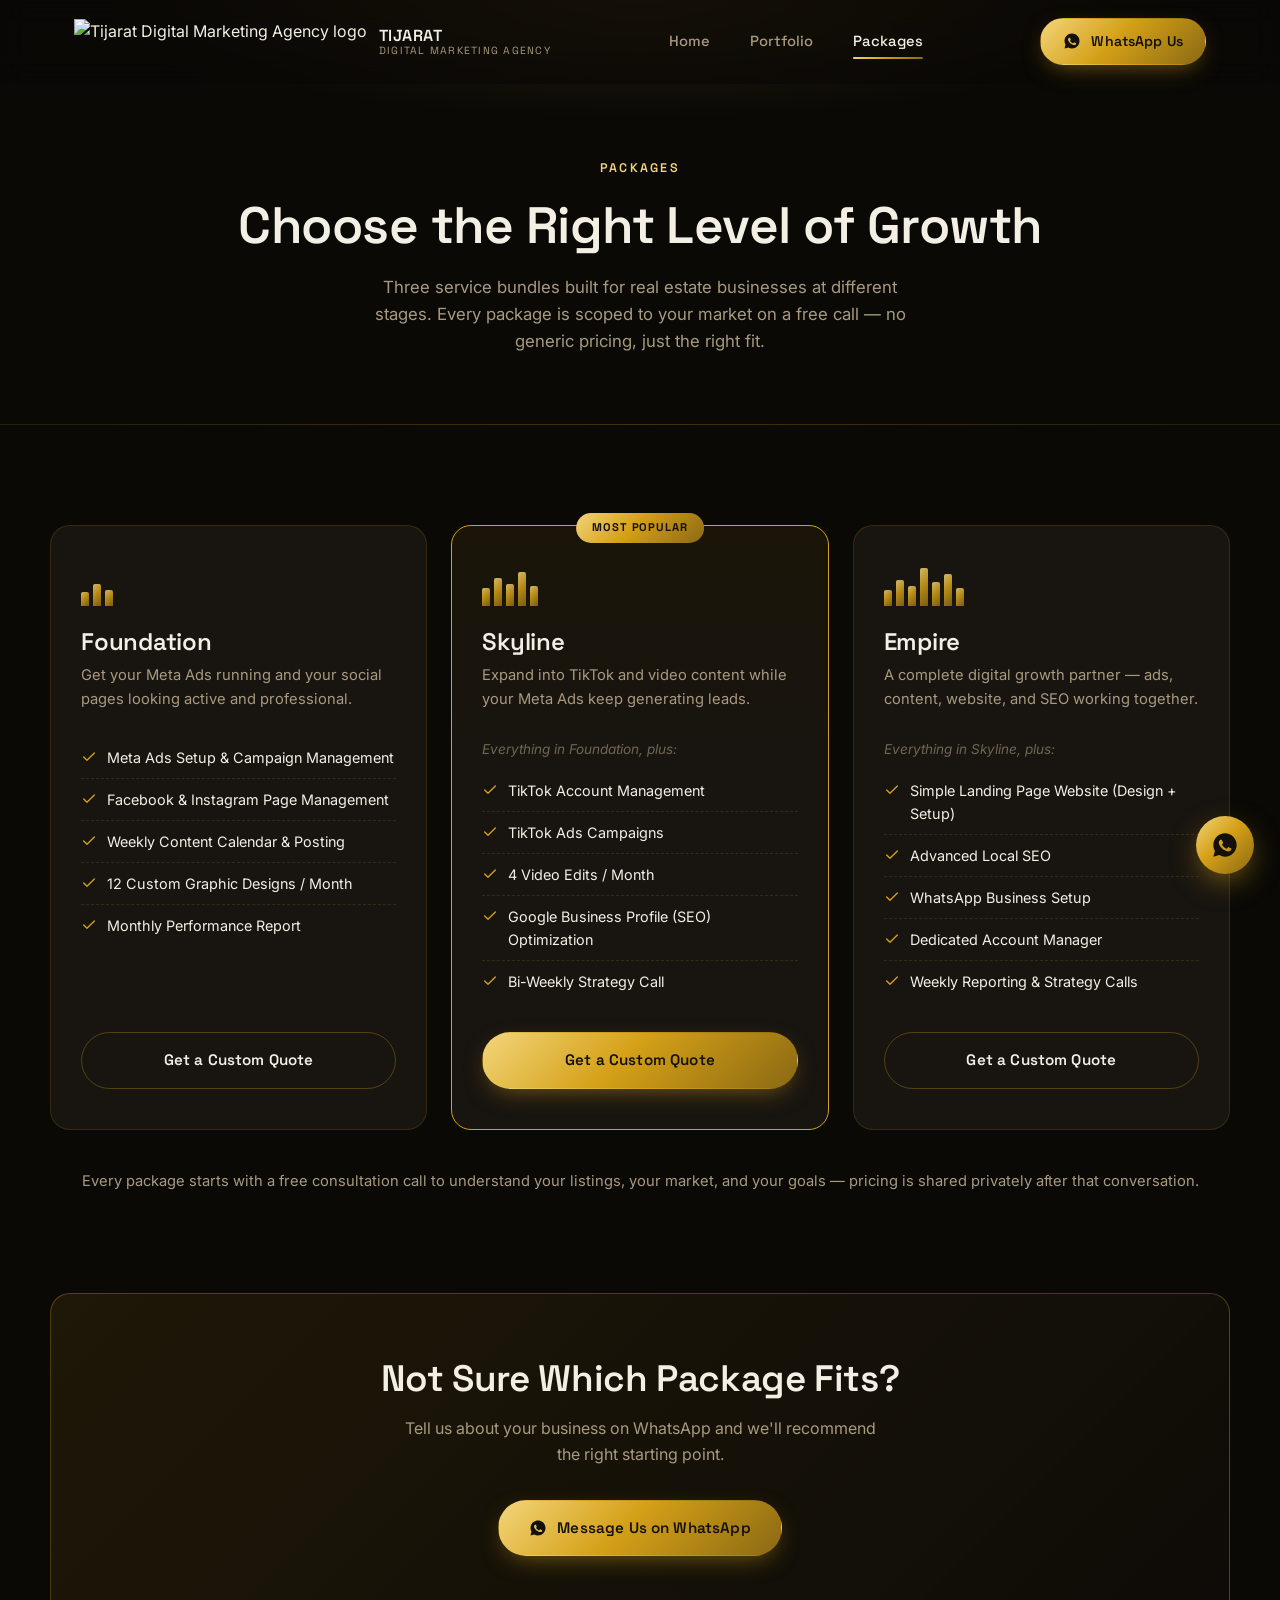
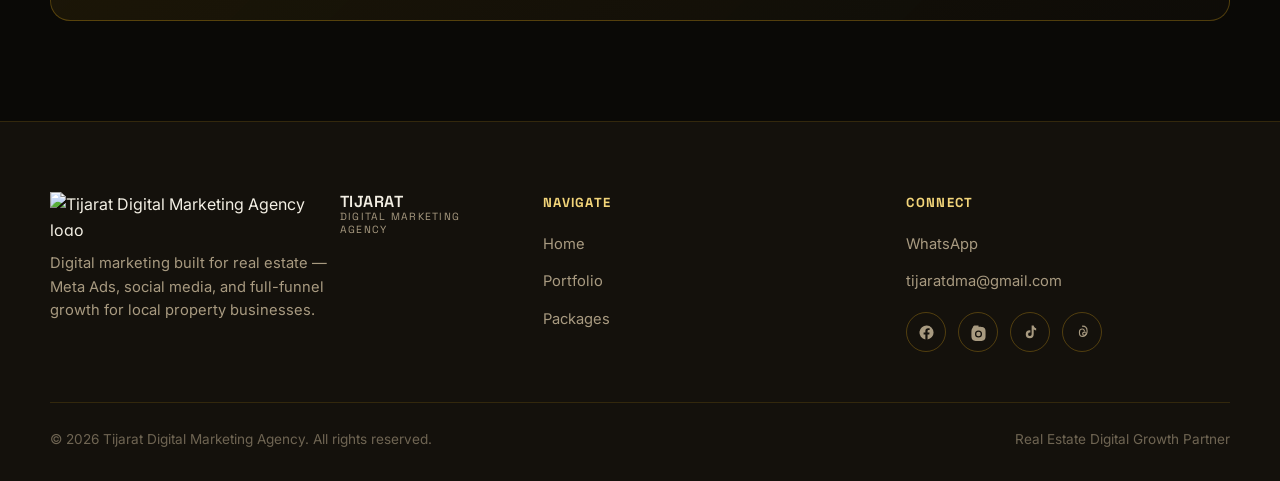
==== packages.html @ 046e6888 "Add files via upload" ====
<!DOCTYPE html>
<html lang="en">
<head>
<meta charset="UTF-8">
<meta name="viewport" content="width=device-width, initial-scale=1.0">
<title>Packages | Tijarat Digital Marketing Agency</title>
<meta name="description" content="Explore Tijarat Digital Marketing Agency's Foundation, Skyline, and Empire packages built for real estate businesses.">
<link rel="icon" type="image/png" href="assets/logo.png">
<link rel="preconnect" href="https://fonts.googleapis.com">
<link rel="preconnect" href="https://fonts.gstatic.com" crossorigin>
<link href="https://fonts.googleapis.com/css2?family=Space+Grotesk:wght@500;600;700&family=Inter:wght@400;500;600&display=swap" rel="stylesheet">
<link rel="stylesheet" href="styles.css">
</head>
<body>

<!-- ================= HEADER ================= -->
<header class="site-header">
  <div class="header-inner">
    <a href="index.html" class="brand">
      <img src="assets/logo.png" alt="Tijarat Digital Marketing Agency logo">
      <span class="brand-name">TIJARAT<span>Digital Marketing Agency</span></span>
    </a>
    <nav class="main-nav">
      <a href="index.html">Home</a>
      <a href="portfolio.html">Portfolio</a>
      <a href="packages.html" class="active">Packages</a>
    </nav>
    <div class="header-actions">
      <a class="btn btn-primary" href="https://wa.me/923094551772" target="_blank" rel="noopener">
        <svg viewBox="0 0 24 24" fill="currentColor"><path d="M12 2C6.48 2 2 6.48 2 12c0 1.85.5 3.58 1.36 5.07L2 22l5.06-1.33A9.94 9.94 0 0 0 12 22c5.52 0 10-4.48 10-10S17.52 2 12 2zm5.2 14.2c-.22.62-1.28 1.2-1.77 1.24-.45.05-1.02.07-1.65-.1-.38-.11-.87-.28-1.5-.55-2.64-1.14-4.36-3.8-4.5-3.98-.13-.18-1.08-1.43-1.08-2.73s.68-1.93.92-2.2c.24-.26.52-.33.7-.33h.5c.16 0 .38-.06.6.45.22.53.75 1.83.82 1.96.07.13.11.29.02.47-.09.18-.13.29-.26.44-.13.16-.28.35-.4.47-.13.13-.27.27-.12.53.16.26.7 1.15 1.5 1.86 1.03.92 1.9 1.2 2.16 1.34.26.13.42.11.57-.07.16-.18.66-.77.84-1.03.18-.27.35-.22.6-.13.24.09 1.55.73 1.82.87.26.13.44.2.5.31.07.11.07.64-.15 1.26z"/></svg>
        <span class="btn-text">WhatsApp Us</span>
      </a>
      <button class="nav-toggle" aria-label="Toggle menu">
        <span></span><span></span><span></span>
      </button>
    </div>
  </div>
</header>

<!-- ================= PAGE HERO ================= -->
<section class="page-hero">
  <div class="eyebrow">Packages</div>
  <h1>Choose the Right Level of Growth</h1>
  <p>Three service bundles built for real estate businesses at different stages. Every package is scoped to your market on a free call — no generic pricing, just the right fit.</p>
</section>

<!-- ================= PACKAGES ================= -->
<section class="section">
  <div class="section-inner">
    <div class="packages-grid">

      <!-- FOUNDATION -->
      <div class="package-card reveal">
        <div class="package-bldg">
          <span style="height:14px;"></span>
          <span style="height:22px;"></span>
          <span style="height:16px;"></span>
        </div>
        <h3 class="package-name">Foundation</h3>
        <p class="package-tagline">Get your Meta Ads running and your social pages looking active and professional.</p>
        <ul class="package-list">
          <li><svg viewBox="0 0 24 24" fill="none" stroke-linecap="round" stroke-linejoin="round" stroke-width="2"><polyline points="20 6 9 17 4 12"/></svg> Meta Ads Setup &amp; Campaign Management</li>
          <li><svg viewBox="0 0 24 24" fill="none" stroke-linecap="round" stroke-linejoin="round" stroke-width="2"><polyline points="20 6 9 17 4 12"/></svg> Facebook &amp; Instagram Page Management</li>
          <li><svg viewBox="0 0 24 24" fill="none" stroke-linecap="round" stroke-linejoin="round" stroke-width="2"><polyline points="20 6 9 17 4 12"/></svg> Weekly Content Calendar &amp; Posting</li>
          <li><svg viewBox="0 0 24 24" fill="none" stroke-linecap="round" stroke-linejoin="round" stroke-width="2"><polyline points="20 6 9 17 4 12"/></svg> 12 Custom Graphic Designs / Month</li>
          <li><svg viewBox="0 0 24 24" fill="none" stroke-linecap="round" stroke-linejoin="round" stroke-width="2"><polyline points="20 6 9 17 4 12"/></svg> Monthly Performance Report</li>
        </ul>
        <a class="btn btn-ghost" href="https://wa.me/923094551772" target="_blank" rel="noopener" style="width:100%;">Get a Custom Quote</a>
      </div>

      <!-- SKYLINE -->
      <div class="package-card featured reveal">
        <span class="package-badge">Most Popular</span>
        <div class="package-bldg">
          <span style="height:18px;"></span>
          <span style="height:28px;"></span>
          <span style="height:22px;"></span>
          <span style="height:34px;"></span>
          <span style="height:20px;"></span>
        </div>
        <h3 class="package-name">Skyline</h3>
        <p class="package-tagline">Expand into TikTok and video content while your Meta Ads keep generating leads.</p>
        <ul class="package-list">
          <li class="included-from">Everything in Foundation, plus:</li>
          <li><svg viewBox="0 0 24 24" fill="none" stroke-linecap="round" stroke-linejoin="round" stroke-width="2"><polyline points="20 6 9 17 4 12"/></svg> TikTok Account Management</li>
          <li><svg viewBox="0 0 24 24" fill="none" stroke-linecap="round" stroke-linejoin="round" stroke-width="2"><polyline points="20 6 9 17 4 12"/></svg> TikTok Ads Campaigns</li>
          <li><svg viewBox="0 0 24 24" fill="none" stroke-linecap="round" stroke-linejoin="round" stroke-width="2"><polyline points="20 6 9 17 4 12"/></svg> 4 Video Edits / Month</li>
          <li><svg viewBox="0 0 24 24" fill="none" stroke-linecap="round" stroke-linejoin="round" stroke-width="2"><polyline points="20 6 9 17 4 12"/></svg> Google Business Profile (SEO) Optimization</li>
          <li><svg viewBox="0 0 24 24" fill="none" stroke-linecap="round" stroke-linejoin="round" stroke-width="2"><polyline points="20 6 9 17 4 12"/></svg> Bi-Weekly Strategy Call</li>
        </ul>
        <a class="btn btn-primary" href="https://wa.me/923094551772" target="_blank" rel="noopener" style="width:100%;">Get a Custom Quote</a>
      </div>

      <!-- EMPIRE -->
      <div class="package-card reveal">
        <div class="package-bldg">
          <span style="height:16px;"></span>
          <span style="height:26px;"></span>
          <span style="height:20px;"></span>
          <span style="height:38px;"></span>
          <span style="height:24px;"></span>
          <span style="height:32px;"></span>
          <span style="height:18px;"></span>
        </div>
        <h3 class="package-name">Empire</h3>
        <p class="package-tagline">A complete digital growth partner — ads, content, website, and SEO working together.</p>
        <ul class="package-list">
          <li class="included-from">Everything in Skyline, plus:</li>
          <li><svg viewBox="0 0 24 24" fill="none" stroke-linecap="round" stroke-linejoin="round" stroke-width="2"><polyline points="20 6 9 17 4 12"/></svg> Simple Landing Page Website (Design + Setup)</li>
          <li><svg viewBox="0 0 24 24" fill="none" stroke-linecap="round" stroke-linejoin="round" stroke-width="2"><polyline points="20 6 9 17 4 12"/></svg> Advanced Local SEO</li>
          <li><svg viewBox="0 0 24 24" fill="none" stroke-linecap="round" stroke-linejoin="round" stroke-width="2"><polyline points="20 6 9 17 4 12"/></svg> WhatsApp Business Setup</li>
          <li><svg viewBox="0 0 24 24" fill="none" stroke-linecap="round" stroke-linejoin="round" stroke-width="2"><polyline points="20 6 9 17 4 12"/></svg> Dedicated Account Manager</li>
          <li><svg viewBox="0 0 24 24" fill="none" stroke-linecap="round" stroke-linejoin="round" stroke-width="2"><polyline points="20 6 9 17 4 12"/></svg> Weekly Reporting &amp; Strategy Calls</li>
        </ul>
        <a class="btn btn-ghost" href="https://wa.me/923094551772" target="_blank" rel="noopener" style="width:100%;">Get a Custom Quote</a>
      </div>

    </div>

    <p class="package-note reveal">Every package starts with a free consultation call to understand your listings, your market, and your goals — pricing is shared privately after that conversation.</p>
  </div>
</section>

<!-- ================= CTA BAND ================= -->
<section class="section" style="padding-top:0;">
  <div class="section-inner">
    <div class="cta-band reveal">
      <h2>Not Sure Which Package Fits?</h2>
      <p>Tell us about your business on WhatsApp and we'll recommend the right starting point.</p>
      <a class="btn btn-primary" href="https://wa.me/923094551772" target="_blank" rel="noopener">
        <svg viewBox="0 0 24 24" fill="currentColor"><path d="M12 2C6.48 2 2 6.48 2 12c0 1.85.5 3.58 1.36 5.07L2 22l5.06-1.33A9.94 9.94 0 0 0 12 22c5.52 0 10-4.48 10-10S17.52 2 12 2zm5.2 14.2c-.22.62-1.28 1.2-1.77 1.24-.45.05-1.02.07-1.65-.1-.38-.11-.87-.28-1.5-.55-2.64-1.14-4.36-3.8-4.5-3.98-.13-.18-1.08-1.43-1.08-2.73s.68-1.93.92-2.2c.24-.26.52-.33.7-.33h.5c.16 0 .38-.06.6.45.22.53.75 1.83.82 1.96.07.13.11.29.02.47-.09.18-.13.29-.26.44-.13.16-.28.35-.4.47-.13.13-.27.27-.12.53.16.26.7 1.15 1.5 1.86 1.03.92 1.9 1.2 2.16 1.34.26.13.42.11.57-.07.16-.18.66-.77.84-1.03.18-.27.35-.22.6-.13.24.09 1.55.73 1.82.87.26.13.44.2.5.31.07.11.07.64-.15 1.26z"/></svg>
        Message Us on WhatsApp
      </a>
    </div>
  </div>
</section>

<!-- ================= FOOTER ================= -->
<footer class="site-footer">
  <div class="footer-inner">
    <div class="footer-brand">
      <a href="index.html" class="brand">
        <img src="assets/logo.png" alt="Tijarat Digital Marketing Agency logo">
        <span class="brand-name">TIJARAT<span>Digital Marketing Agency</span></span>
      </a>
      <p>Digital marketing built for real estate — Meta Ads, social media, and full-funnel growth for local property businesses.</p>
    </div>
    <div class="footer-col">
      <h5>Navigate</h5>
      <ul>
        <li><a href="index.html">Home</a></li>
        <li><a href="portfolio.html">Portfolio</a></li>
        <li><a href="packages.html">Packages</a></li>
      </ul>
    </div>
    <div class="footer-col">
      <h5>Connect</h5>
      <ul>
        <li><a href="https://wa.me/923094551772" target="_blank" rel="noopener">WhatsApp</a></li>
        <li><a href="mailto:tijaratdma@gmail.com">tijaratdma@gmail.com</a></li>
      </ul>
      <div class="social-row" style="margin-top:18px;">
        <a class="social-icon" href="https://web.facebook.com/tijaratdigital/" target="_blank" rel="noopener" aria-label="Facebook">
          <svg viewBox="0 0 24 24"><path d="M22 12a10 10 0 1 0-11.6 9.9v-7H7.9V12h2.5V9.8c0-2.5 1.5-3.9 3.8-3.9 1.1 0 2.2.2 2.2.2v2.5h-1.3c-1.2 0-1.6.8-1.6 1.6V12h2.8l-.4 2.9h-2.4v7A10 10 0 0 0 22 12z"/></svg>
        </a>
        <a class="social-icon" href="https://www.instagram.com/tijaratdigital/" target="_blank" rel="noopener" aria-label="Instagram">
          <svg viewBox="0 0 24 24"><path d="M12 2c2.7 0 3.06.01 4.12.06 1.06.05 1.79.22 2.43.47.66.26 1.21.6 1.76 1.15.55.55.9 1.1 1.15 1.76.25.64.42 1.37.47 2.43.05 1.06.06 1.42.06 4.12s-.01 3.06-.06 4.12c-.05 1.06-.22 1.79-.47 2.43a4.9 4.9 0 0 1-1.15 1.76 4.9 4.9 0 0 1-1.76 1.15c-.64.25-1.37.42-2.43.47-1.06.05-1.42.06-4.12.06s-3.06-.01-4.12-.06c-1.06-.05-1.79-.22-2.43-.47a4.9 4.9 0 0 1-1.76-1.15 4.9 4.9 0 0 1-1.15-1.76c-.25-.64-.42-1.37-.47-2.43C2.01 15.06 2 14.7 2 12s.01-3.06.06-4.12c.05-1.06.22-1.79.47-2.43.26-.66.6-1.21 1.15-1.76A4.9 4.9 0 0 1 5.44.54C6.08.29 6.81.12 7.87.07 8.94.02 9.3 0 12 0zm0 5a5 5 0 1 0 0 10 5 5 0 0 0 0-10zm0 8.2a3.2 3.2 0 1 1 0-6.4 3.2 3.2 0 0 1 0 6.4zm5.2-8.4a1.2 1.2 0 1 1 0-2.4 1.2 1.2 0 0 1 0 2.4z" transform="translate(0,2)"/></svg>
        </a>
        <a class="social-icon" href="https://www.tiktok.com/@tijaratdigital" target="_blank" rel="noopener" aria-label="TikTok">
          <svg viewBox="0 0 24 24"><path d="M16.5 2c.3 2 1.6 3.6 3.5 4v3c-1.3 0-2.5-.4-3.5-1.1v6.6a5.6 5.6 0 1 1-5.6-5.6c.3 0 .6 0 .9.06v3.1a2.5 2.5 0 1 0 1.8 2.4V2h2.9z"/></svg>
        </a>
        <a class="social-icon" href="https://www.threads.com/@tijaratdigital" target="_blank" rel="noopener" aria-label="Threads">
          <svg viewBox="0 0 24 24" stroke-width="1.6" stroke-linecap="round"><path class="icon-stroke" d="M12 3c4 0 6.5 2.6 6.5 7 0 3.6-1.4 6-3.9 6-1.6 0-2.4-.9-2.4-2.1 0-1.4 1-2.4 2.7-2.4.5 0 1 .07 1.4.2"/><path class="icon-stroke" d="M14.8 9.6c-.4-1.6-1.6-2.5-3.3-2.5-2.3 0-3.8 1.7-3.8 4.3v1.2c0 2.9 1.6 4.9 4.4 4.9 2.9 0 4.8-1.7 5.2-4.6"/></svg>
        </a>
      </div>
    </div>
  </div>
  <div class="footer-bottom">
    <span>&copy; 2026 Tijarat Digital Marketing Agency. All rights reserved.</span>
    <span>Real Estate Digital Growth Partner</span>
  </div>
</footer>

<a class="wa-float" href="https://wa.me/923094551772" target="_blank" rel="noopener" aria-label="Chat on WhatsApp">
  <svg viewBox="0 0 24 24"><path d="M12 2C6.48 2 2 6.48 2 12c0 1.85.5 3.58 1.36 5.07L2 22l5.06-1.33A9.94 9.94 0 0 0 12 22c5.52 0 10-4.48 10-10S17.52 2 12 2zm5.2 14.2c-.22.62-1.28 1.2-1.77 1.24-.45.05-1.02.07-1.65-.1-.38-.11-.87-.28-1.5-.55-2.64-1.14-4.36-3.8-4.5-3.98-.13-.18-1.08-1.43-1.08-2.73s.68-1.93.92-2.2c.24-.26.52-.33.7-.33h.5c.16 0 .38-.06.6.45.22.53.75 1.83.82 1.96.07.13.11.29.02.47-.09.18-.13.29-.26.44-.13.16-.28.35-.4.47-.13.13-.27.27-.12.53.16.26.7 1.15 1.5 1.86 1.03.92 1.9 1.2 2.16 1.34.26.13.42.11.57-.07.16-.18.66-.77.84-1.03.18-.27.35-.22.6-.13.24.09 1.55.73 1.82.87.26.13.44.2.5.31.07.11.07.64-.15 1.26z"/></svg>
</a>

<script src="script.js"></script>
</body>
</html>
---- styles.css ----
/* ============================================================
   TIJARAT DIGITAL MARKETING AGENCY — Shared Stylesheet
   Theme: Gold on deep black, architectural/skyline motif
   Fonts: Space Grotesk (display) + Inter (body) — used site-wide
   ============================================================ */

:root {
  /* Color tokens */
  --bg: #0a0906;
  --bg-elevated: #14110c;
  --bg-card: #181410;
  --line: rgba(212, 160, 23, 0.16);
  --line-strong: rgba(212, 160, 23, 0.32);

  --gold-light: #f3d57a;
  --gold: #d4a017;
  --gold-deep: #8b6914;
  --gold-gradient: linear-gradient(135deg, #f3d57a 0%, #d4a017 45%, #8b6914 100%);
  --gold-gradient-soft: linear-gradient(135deg, rgba(243, 213, 122, 0.14), rgba(139, 105, 20, 0.05));

  --text: #f3efe4;
  --text-muted: #a89a80;
  --text-dim: #6f6553;

  --radius-sm: 6px;
  --radius-md: 12px;
  --radius-lg: 20px;

  --max-width: 1180px;
  --header-h: 84px;
}

* {
  margin: 0;
  padding: 0;
  box-sizing: border-box;
}

html {
  scroll-behavior: smooth;
}

@media (prefers-reduced-motion: reduce) {
  html {
    scroll-behavior: auto;
  }
  *, *::before, *::after {
    animation-duration: 0.01ms !important;
    animation-iteration-count: 1 !important;
    transition-duration: 0.01ms !important;
  }
}

body {
  background: var(--bg);
  color: var(--text);
  font-family: 'Inter', -apple-system, BlinkMacSystemFont, sans-serif;
  font-size: 16px;
  line-height: 1.6;
  overflow-x: hidden;
  -webkit-font-smoothing: antialiased;
}

img {
  max-width: 100%;
  display: block;
}

a {
  color: inherit;
  text-decoration: none;
}

ul {
  list-style: none;
}

h1, h2, h3, h4 {
  font-family: 'Space Grotesk', 'Inter', sans-serif;
  font-weight: 600;
  line-height: 1.15;
  letter-spacing: -0.01em;
  color: var(--text);
}

.eyebrow {
  display: inline-flex;
  align-items: center;
  gap: 8px;
  font-family: 'Space Grotesk', sans-serif;
  font-size: 0.78rem;
  font-weight: 600;
  letter-spacing: 0.18em;
  text-transform: uppercase;
  color: var(--gold-light);
}

.eyebrow::before {
  content: '';
  width: 22px;
  height: 1px;
  background: var(--gold);
}

.section {
  padding: 100px 24px;
  position: relative;
}

.section-inner {
  max-width: var(--max-width);
  margin: 0 auto;
}

.section-head {
  max-width: 640px;
  margin-bottom: 56px;
}

.section-head h2 {
  font-size: clamp(1.9rem, 3.4vw, 2.6rem);
  margin-top: 14px;
}

.section-head p {
  margin-top: 16px;
  color: var(--text-muted);
  font-size: 1.05rem;
}

.section-head.center {
  margin-left: auto;
  margin-right: auto;
  text-align: center;
}

/* ---------- Buttons ---------- */
.btn {
  display: inline-flex;
  align-items: center;
  justify-content: center;
  gap: 10px;
  font-family: 'Space Grotesk', sans-serif;
  font-weight: 600;
  font-size: 0.95rem;
  letter-spacing: 0.01em;
  padding: 15px 30px;
  border-radius: 999px;
  border: 1px solid transparent;
  cursor: pointer;
  transition: transform 0.25s ease, box-shadow 0.25s ease, background 0.25s ease, border-color 0.25s ease;
  white-space: nowrap;
}

.btn-primary {
  background: var(--gold-gradient);
  color: #14110c;
  box-shadow: 0 8px 24px -8px rgba(212, 160, 23, 0.55);
}

.btn-primary:hover {
  transform: translateY(-2px);
  box-shadow: 0 12px 30px -8px rgba(212, 160, 23, 0.7);
}

.btn-ghost {
  background: transparent;
  color: var(--text);
  border-color: var(--line-strong);
}

.btn-ghost:hover {
  border-color: var(--gold);
  color: var(--gold-light);
  transform: translateY(-2px);
}

.btn svg {
  width: 18px;
  height: 18px;
  flex-shrink: 0;
}

/* ---------- Header ---------- */
.site-header {
  position: fixed;
  top: 0;
  left: 0;
  right: 0;
  z-index: 100;
  height: var(--header-h);
  display: flex;
  align-items: center;
  background: rgba(10, 9, 6, 0.55);
  backdrop-filter: blur(14px);
  -webkit-backdrop-filter: blur(14px);
  border-bottom: 1px solid transparent;
  transition: background 0.3s ease, border-color 0.3s ease;
}

.site-header.scrolled {
  background: rgba(10, 9, 6, 0.88);
  border-bottom: 1px solid var(--line);
}

.header-inner {
  width: 100%;
  max-width: var(--max-width);
  margin: 0 auto;
  padding: 0 24px;
  display: flex;
  align-items: center;
  justify-content: space-between;
  gap: 24px;
}

.brand {
  display: flex;
  align-items: center;
  gap: 12px;
}

.brand img {
  height: 44px;
  width: auto;
}

.brand-name {
  font-family: 'Space Grotesk', sans-serif;
  font-size: 1rem;
  font-weight: 600;
  letter-spacing: 0.03em;
  line-height: 1.2;
}

.brand-name span {
  display: block;
  font-size: 0.65rem;
  font-weight: 400;
  letter-spacing: 0.12em;
  color: var(--text-muted);
  text-transform: uppercase;
}

.main-nav {
  display: flex;
  align-items: center;
  gap: 40px;
}

.main-nav a {
  font-family: 'Space Grotesk', sans-serif;
  font-size: 0.92rem;
  font-weight: 500;
  color: var(--text-muted);
  position: relative;
  padding: 6px 0;
  transition: color 0.2s ease;
}

.main-nav a:hover,
.main-nav a.active {
  color: var(--text);
}

.main-nav a.active::after {
  content: '';
  position: absolute;
  bottom: 0;
  left: 0;
  right: 0;
  height: 2px;
  background: var(--gold-gradient);
  border-radius: 2px;
}

.header-actions {
  display: flex;
  align-items: center;
  gap: 18px;
}

.header-actions .btn {
  padding: 11px 22px;
  font-size: 0.88rem;
}

.nav-toggle {
  display: none;
  flex-direction: column;
  gap: 5px;
  background: none;
  border: none;
  cursor: pointer;
  padding: 8px;
}

.nav-toggle span {
  width: 22px;
  height: 2px;
  background: var(--gold-light);
  border-radius: 2px;
  transition: transform 0.25s ease, opacity 0.25s ease;
}

/* ---------- Hero ---------- */
.hero {
  position: relative;
  min-height: 100vh;
  display: flex;
  align-items: center;
  padding: calc(var(--header-h) + 40px) 24px 0;
  overflow: hidden;
  background:
    radial-gradient(ellipse 60% 50% at 50% 0%, rgba(139, 105, 20, 0.22), transparent 70%),
    var(--bg);
}

.hero-inner {
  max-width: var(--max-width);
  margin: 0 auto;
  width: 100%;
  position: relative;
  z-index: 3;
  text-align: center;
  padding-bottom: 220px;
}

.hero .eyebrow {
  justify-content: center;
  margin-bottom: 22px;
}

.hero .eyebrow::before {
  display: none;
}

.hero h1 {
  font-size: clamp(2.4rem, 6vw, 4.4rem);
  max-width: 900px;
  margin: 0 auto;
}

.hero h1 em {
  font-style: normal;
  background: var(--gold-gradient);
  -webkit-background-clip: text;
  background-clip: text;
  color: transparent;
}

.hero p.lead {
  max-width: 560px;
  margin: 26px auto 0;
  color: var(--text-muted);
  font-size: 1.1rem;
}

.hero-ctas {
  margin-top: 40px;
  display: flex;
  align-items: center;
  justify-content: center;
  gap: 18px;
  flex-wrap: wrap;
}

/* Floating wireframe accents */
.wireframe {
  position: absolute;
  opacity: 0.5;
  stroke: var(--gold);
  z-index: 1;
  pointer-events: none;
}

.wireframe.w1 { top: 14%; left: 6%; width: 130px; animation: float-a 14s ease-in-out infinite; }
.wireframe.w2 { top: 20%; right: 8%; width: 100px; animation: float-b 18s ease-in-out infinite; }
.wireframe.w3 { top: 58%; right: 4%; width: 80px; animation: float-a 16s ease-in-out infinite reverse; }

@keyframes float-a {
  0%, 100% { transform: translateY(0) rotate(0deg); }
  50% { transform: translateY(-22px) rotate(8deg); }
}
@keyframes float-b {
  0%, 100% { transform: translateY(0) rotate(0deg); }
  50% { transform: translateY(18px) rotate(-6deg); }
}

/* Skyline silhouette */
.skyline {
  position: absolute;
  bottom: 0;
  left: 0;
  right: 0;
  height: 220px;
  display: flex;
  align-items: flex-end;
  justify-content: center;
  gap: clamp(4px, 1vw, 10px);
  z-index: 2;
  -webkit-mask-image: linear-gradient(to top, black 60%, transparent 100%);
  mask-image: linear-gradient(to top, black 60%, transparent 100%);
}

.skyline .bldg {
  width: clamp(20px, 3.4vw, 46px);
  background: linear-gradient(180deg, rgba(212, 160, 23, 0.35), rgba(212, 160, 23, 0.08));
  border-top: 1px solid var(--gold);
  opacity: 0;
  transform: translateY(40px);
  animation: rise 1s cubic-bezier(0.2, 0.8, 0.2, 1) forwards;
}

@keyframes rise {
  to { opacity: 1; transform: translateY(0); }
}

/* ---------- Service / feature cards ---------- */
.grid {
  display: grid;
  gap: 24px;
}

.grid.cols-4 { grid-template-columns: repeat(4, 1fr); }
.grid.cols-3 { grid-template-columns: repeat(3, 1fr); }
.grid.cols-2 { grid-template-columns: repeat(2, 1fr); }

.card {
  background: var(--bg-card);
  border: 1px solid var(--line);
  border-radius: var(--radius-md);
  padding: 32px 26px;
  transition: transform 0.3s ease, border-color 0.3s ease, background 0.3s ease;
}

.card:hover {
  transform: translateY(-4px);
  border-color: var(--line-strong);
  background: var(--bg-elevated);
}

.card-icon {
  width: 46px;
  height: 46px;
  border-radius: var(--radius-sm);
  background: var(--gold-gradient-soft);
  border: 1px solid var(--line-strong);
  display: flex;
  align-items: center;
  justify-content: center;
  margin-bottom: 20px;
}

.card-icon svg {
  width: 22px;
  height: 22px;
  stroke: var(--gold-light);
}

.card h3 {
  font-size: 1.08rem;
  margin-bottom: 10px;
}

.card p {
  color: var(--text-muted);
  font-size: 0.94rem;
}

/* ---------- Pillars / why-us ---------- */
.pillars {
  display: grid;
  grid-template-columns: repeat(4, 1fr);
  gap: 1px;
  background: var(--line);
  border: 1px solid var(--line);
  border-radius: var(--radius-md);
  overflow: hidden;
}

.pillar {
  background: var(--bg-elevated);
  padding: 36px 28px;
}

.pillar .num {
  font-family: 'Space Grotesk', sans-serif;
  font-size: 0.8rem;
  color: var(--gold);
  letter-spacing: 0.1em;
  margin-bottom: 14px;
  display: block;
}

.pillar h4 {
  font-size: 1.02rem;
  margin-bottom: 8px;
}

.pillar p {
  color: var(--text-muted);
  font-size: 0.9rem;
}

/* ---------- CTA band ---------- */
.cta-band {
  position: relative;
  border-radius: var(--radius-lg);
  border: 1px solid var(--line-strong);
  background: linear-gradient(135deg, rgba(212, 160, 23, 0.1), rgba(20, 17, 12, 0.4));
  padding: 64px 40px;
  text-align: center;
  overflow: hidden;
}

.cta-band h2 {
  font-size: clamp(1.7rem, 3vw, 2.3rem);
  margin-bottom: 16px;
}

.cta-band p {
  color: var(--text-muted);
  max-width: 480px;
  margin: 0 auto 32px;
}

/* ---------- Footer ---------- */
.site-footer {
  border-top: 1px solid var(--line);
  padding: 70px 24px 30px;
  background: var(--bg-elevated);
}

.footer-inner {
  max-width: var(--max-width);
  margin: 0 auto;
  display: grid;
  grid-template-columns: 1.4fr 1fr 1fr;
  gap: 40px;
  padding-bottom: 50px;
}

.footer-brand .brand {
  margin-bottom: 16px;
}

.footer-brand p {
  color: var(--text-muted);
  font-size: 0.92rem;
  max-width: 300px;
}

.footer-col h5 {
  font-family: 'Space Grotesk', sans-serif;
  font-size: 0.82rem;
  letter-spacing: 0.1em;
  text-transform: uppercase;
  color: var(--gold-light);
  margin-bottom: 18px;
}

.footer-col ul li {
  margin-bottom: 12px;
}

.footer-col ul li a {
  color: var(--text-muted);
  font-size: 0.92rem;
  transition: color 0.2s ease;
}

.footer-col ul li a:hover {
  color: var(--gold-light);
}

.social-row {
  display: flex;
  gap: 12px;
}

.social-icon {
  width: 40px;
  height: 40px;
  border-radius: 50%;
  border: 1px solid var(--line-strong);
  display: flex;
  align-items: center;
  justify-content: center;
  transition: border-color 0.25s ease, background 0.25s ease, transform 0.25s ease;
}

.social-icon svg {
  width: 17px;
  height: 17px;
  fill: var(--text-muted);
  transition: fill 0.25s ease;
}

.social-icon svg .icon-stroke {
  fill: none;
  stroke: var(--text-muted);
  transition: stroke 0.25s ease;
}

.social-icon:hover {
  border-color: var(--gold);
  background: var(--gold-gradient-soft);
  transform: translateY(-3px);
}

.social-icon:hover svg {
  fill: var(--gold-light);
}

.social-icon:hover svg .icon-stroke {
  stroke: var(--gold-light);
}

.footer-bottom {
  max-width: var(--max-width);
  margin: 0 auto;
  padding-top: 26px;
  border-top: 1px solid var(--line);
  display: flex;
  align-items: center;
  justify-content: space-between;
  flex-wrap: wrap;
  gap: 12px;
  color: var(--text-dim);
  font-size: 0.85rem;
}

/* ---------- WhatsApp floating button ---------- */
.wa-float {
  position: fixed;
  bottom: 26px;
  right: 26px;
  width: 58px;
  height: 58px;
  border-radius: 50%;
  background: var(--gold-gradient);
  display: flex;
  align-items: center;
  justify-content: center;
  box-shadow: 0 10px 30px -6px rgba(212, 160, 23, 0.6);
  z-index: 90;
  transition: transform 0.25s ease;
}

.wa-float:hover {
  transform: scale(1.08);
}

.wa-float svg {
  width: 28px;
  height: 28px;
  fill: #14110c;
}

/* ---------- Page hero (inner pages) ---------- */
.page-hero {
  padding: calc(var(--header-h) + 70px) 24px 70px;
  text-align: center;
  background: radial-gradient(ellipse 60% 40% at 50% 0%, rgba(139, 105, 20, 0.2), transparent 70%);
  border-bottom: 1px solid var(--line);
}

.page-hero .eyebrow {
  justify-content: center;
  margin-bottom: 18px;
}
.page-hero .eyebrow::before { display: none; }

.page-hero h1 {
  font-size: clamp(2.1rem, 4.4vw, 3.2rem);
}

.page-hero p {
  max-width: 560px;
  margin: 18px auto 0;
  color: var(--text-muted);
  font-size: 1.05rem;
}

/* ---------- Portfolio ---------- */
.portfolio-grid {
  display: grid;
  grid-template-columns: repeat(3, 1fr);
  gap: 26px;
}

.case-card {
  background: var(--bg-card);
  border: 1px solid var(--line);
  border-radius: var(--radius-md);
  overflow: hidden;
  transition: transform 0.3s ease, border-color 0.3s ease;
}

.case-card:hover {
  transform: translateY(-4px);
  border-color: var(--line-strong);
}

.case-media {
  aspect-ratio: 4 / 3;
  position: relative;
  background: linear-gradient(135deg, rgba(212, 160, 23, 0.14), rgba(20, 17, 12, 0.6));
  display: flex;
  align-items: center;
  justify-content: center;
}

.case-media img {
  position: absolute;
  inset: 0;
  width: 100%;
  height: 100%;
  object-fit: cover;
}

.case-placeholder {
  display: flex;
  flex-direction: column;
  align-items: center;
  gap: 10px;
  color: var(--text-dim);
  padding: 20px;
  text-align: center;
}

.case-placeholder svg {
  width: 30px;
  height: 30px;
  stroke: var(--gold);
  opacity: 0.7;
}

.case-placeholder span {
  font-size: 0.78rem;
  letter-spacing: 0.04em;
}

.case-body {
  padding: 22px 24px 26px;
}

.case-tag {
  display: inline-block;
  font-family: 'Space Grotesk', sans-serif;
  font-size: 0.72rem;
  letter-spacing: 0.08em;
  text-transform: uppercase;
  color: var(--gold-light);
  background: var(--gold-gradient-soft);
  border: 1px solid var(--line-strong);
  padding: 4px 12px;
  border-radius: 999px;
  margin-bottom: 12px;
}

.case-body h3 {
  font-size: 1rem;
  margin-bottom: 6px;
}

.case-body p {
  color: var(--text-muted);
  font-size: 0.88rem;
}

/* ---------- Packages ---------- */
.packages-grid {
  display: grid;
  grid-template-columns: repeat(3, 1fr);
  gap: 24px;
  align-items: stretch;
}

.package-card {
  background: var(--bg-card);
  border: 1px solid var(--line);
  border-radius: var(--radius-lg);
  padding: 40px 30px;
  display: flex;
  flex-direction: column;
  position: relative;
  transition: transform 0.3s ease, border-color 0.3s ease;
}

.package-card:hover {
  transform: translateY(-6px);
  border-color: var(--line-strong);
}

.package-card.featured {
  border-color: var(--gold);
  background: linear-gradient(180deg, rgba(212, 160, 23, 0.08), var(--bg-card) 40%);
}

.package-badge {
  position: absolute;
  top: -13px;
  left: 50%;
  transform: translateX(-50%);
  background: var(--gold-gradient);
  color: #14110c;
  font-family: 'Space Grotesk', sans-serif;
  font-size: 0.7rem;
  font-weight: 700;
  letter-spacing: 0.08em;
  text-transform: uppercase;
  padding: 6px 16px;
  border-radius: 999px;
}

.package-bldg {
  display: flex;
  align-items: flex-end;
  gap: 4px;
  height: 40px;
  margin-bottom: 22px;
}

.package-bldg span {
  width: 8px;
  background: var(--gold-gradient);
  border-radius: 2px 2px 0 0;
  opacity: 0.85;
}

.package-name {
  font-size: 1.5rem;
  margin-bottom: 8px;
}

.package-tagline {
  color: var(--text-muted);
  font-size: 0.92rem;
  margin-bottom: 26px;
  min-height: 44px;
}

.package-list {
  flex: 1;
  margin-bottom: 30px;
}

.package-list li {
  display: flex;
  align-items: flex-start;
  gap: 10px;
  padding: 9px 0;
  border-bottom: 1px dashed var(--line);
  font-size: 0.9rem;
  color: var(--text);
}

.package-list li:last-child {
  border-bottom: none;
}

.package-list li svg {
  width: 16px;
  height: 16px;
  stroke: var(--gold);
  flex-shrink: 0;
  margin-top: 3px;
}

.package-list li.included-from {
  color: var(--text-dim);
  font-style: italic;
  font-size: 0.85rem;
  border-bottom: none;
  padding-top: 2px;
}

.package-note {
  text-align: center;
  color: var(--text-muted);
  font-size: 0.92rem;
  margin-top: 40px;
}

/* ---------- Reveal on scroll ---------- */
.reveal {
  opacity: 0;
  transform: translateY(24px);
  transition: opacity 0.7s ease, transform 0.7s ease;
}

.reveal.in-view {
  opacity: 1;
  transform: translateY(0);
}

/* ---------- Responsive ---------- */
@media (max-width: 980px) {
  .grid.cols-4 { grid-template-columns: repeat(2, 1fr); }
  .pillars { grid-template-columns: repeat(2, 1fr); }
  .portfolio-grid { grid-template-columns: repeat(2, 1fr); }
  .packages-grid { grid-template-columns: 1fr; max-width: 460px; margin: 0 auto; }
  .footer-inner { grid-template-columns: 1fr 1fr; }
  .footer-brand { grid-column: 1 / -1; }
}

@media (max-width: 760px) {
  .main-nav { display: none; }
  .nav-toggle { display: flex; }
  .header-actions .btn span.btn-text { display: none; }

  body.nav-open .main-nav {
    display: flex;
    position: fixed;
    top: var(--header-h);
    left: 0;
    right: 0;
    flex-direction: column;
    background: rgba(10, 9, 6, 0.98);
    padding: 30px 24px;
    gap: 22px;
    border-bottom: 1px solid var(--line);
  }

  .grid.cols-4, .grid.cols-3 { grid-template-columns: 1fr 1fr; }
  .portfolio-grid { grid-template-columns: 1fr; }
  .footer-inner { grid-template-columns: 1fr; }
  .section { padding: 70px 20px; }
  .hero-ctas { flex-direction: column; width: 100%; }
  .hero-ctas .btn { width: 100%; }
}

@media (max-width: 480px) {
  .grid.cols-4, .grid.cols-3 { grid-template-columns: 1fr; }
}
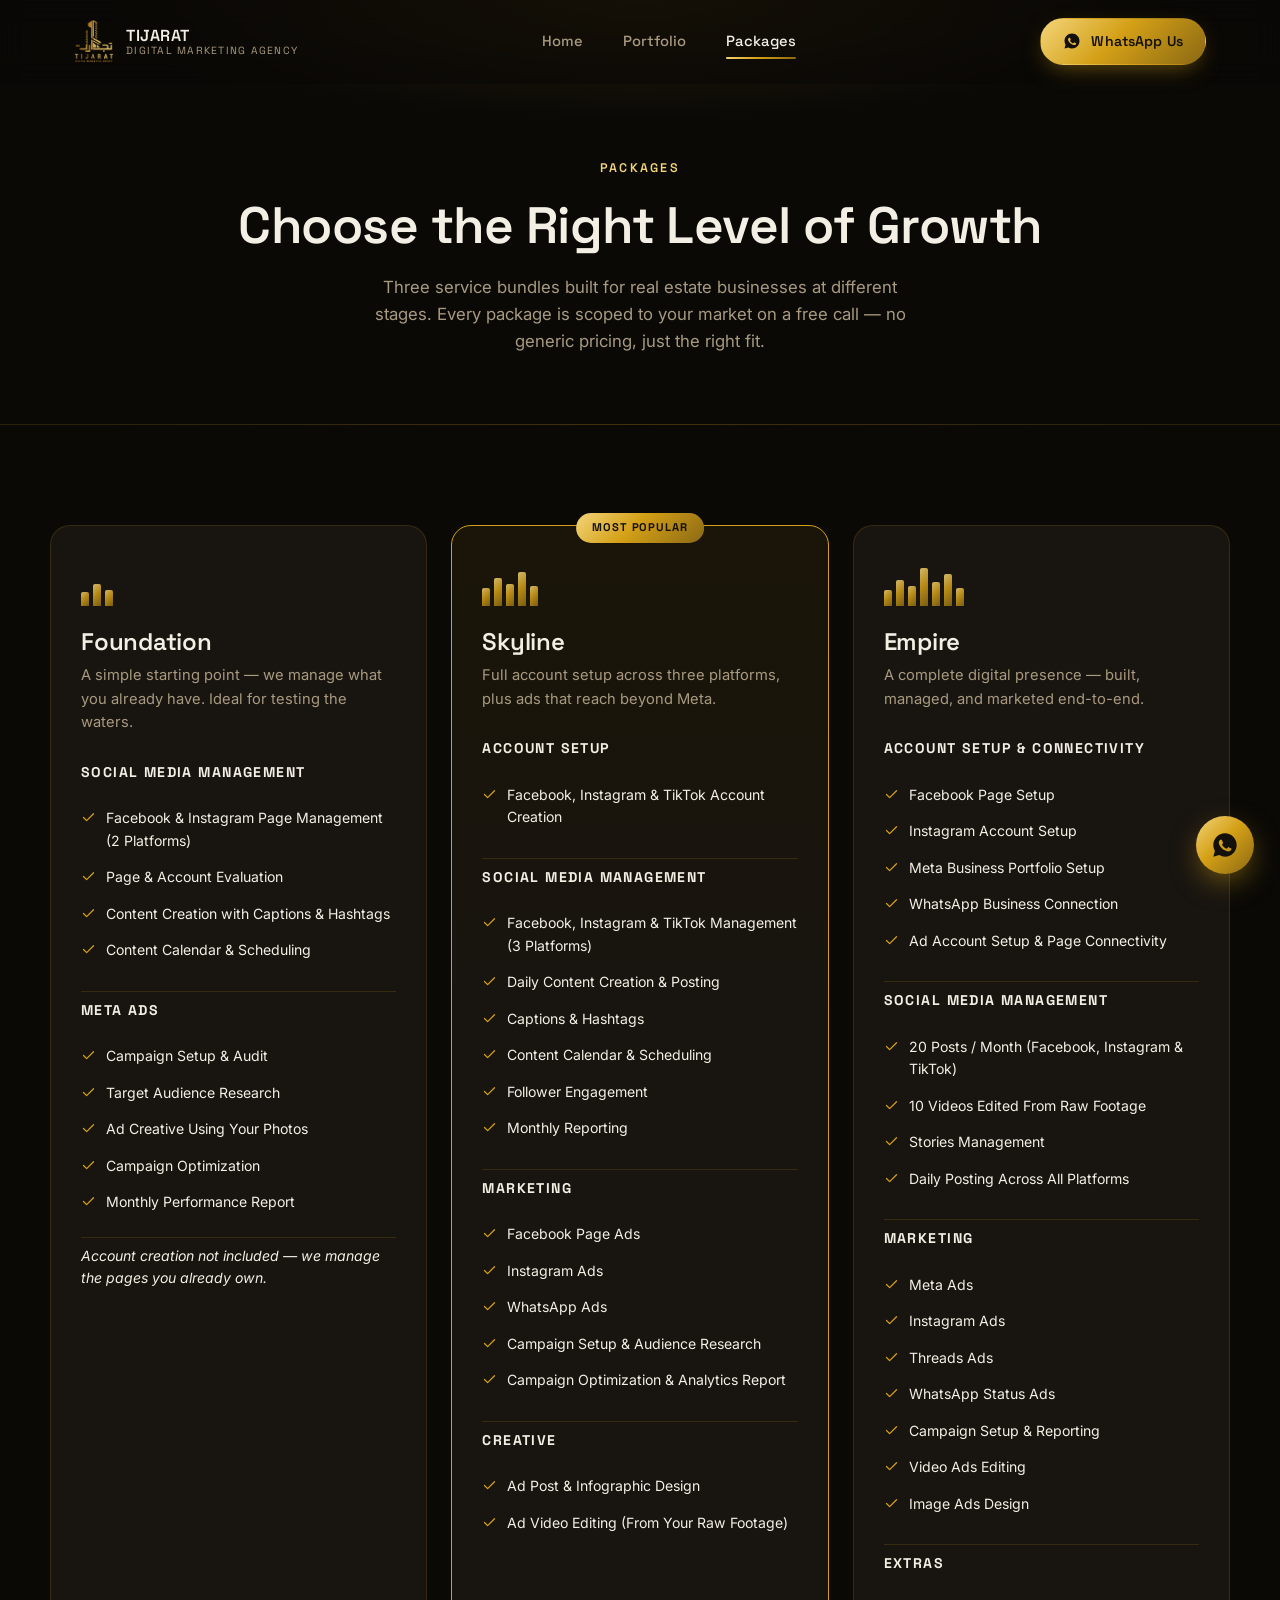
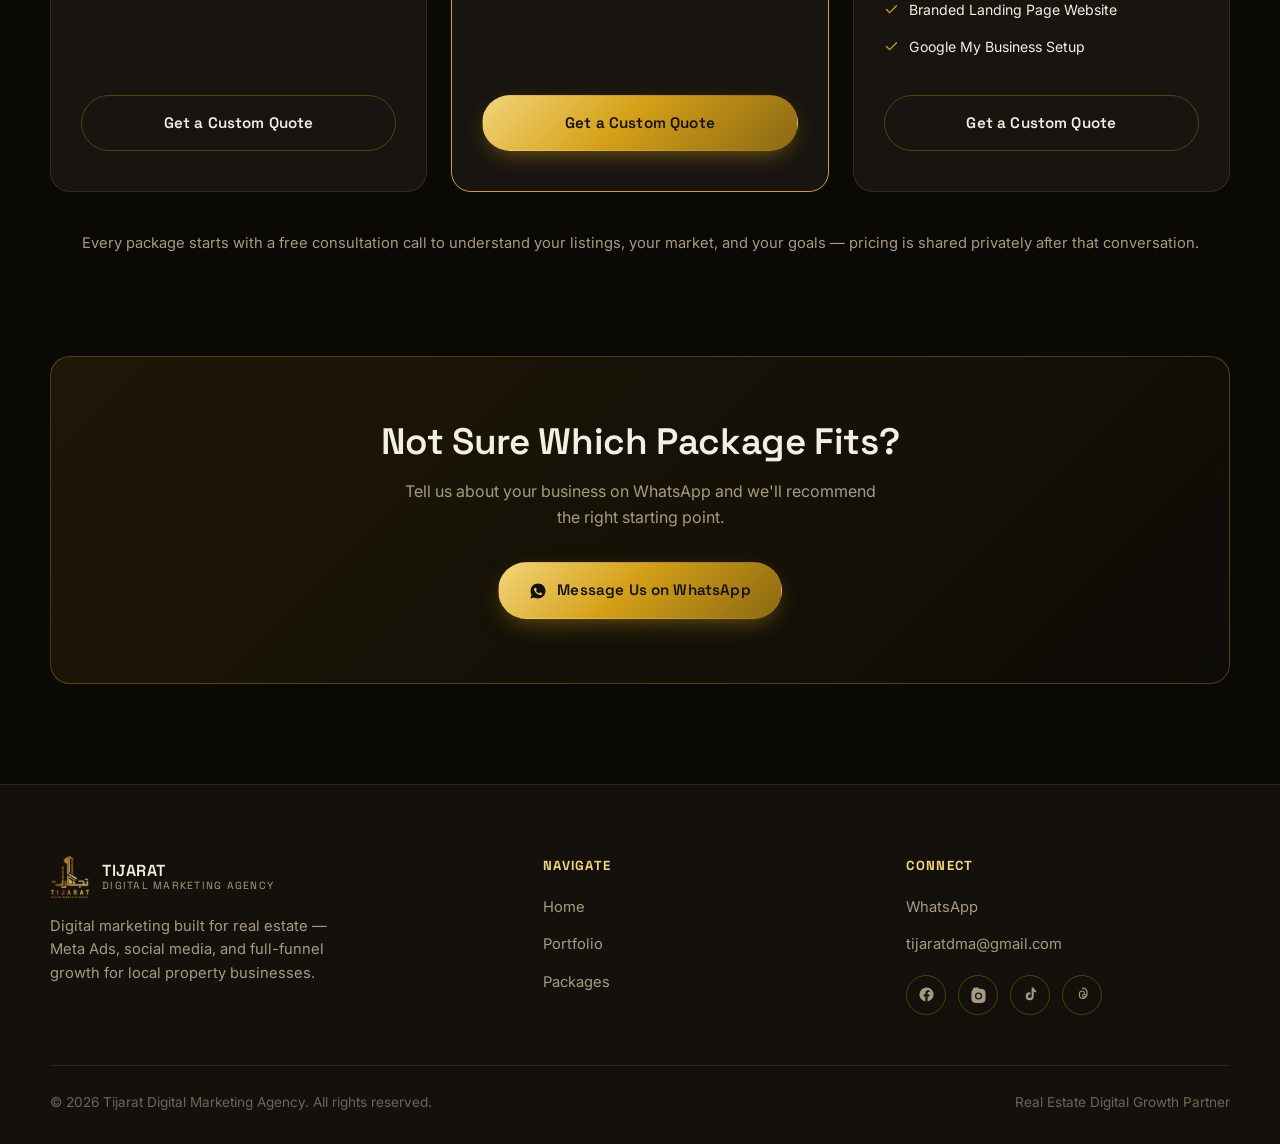
==== commit ab1d6daa: "Add files via upload" ====
--- a/packages.html
+++ b/packages.html
@@ -57,13 +57,20 @@
           <span style="height:16px;"></span>
         </div>
         <h3 class="package-name">Foundation</h3>
-        <p class="package-tagline">Get your Meta Ads running and your social pages looking active and professional.</p>
+        <p class="package-tagline">A simple starting point — we manage what you already have. Ideal for testing the waters.</p>
         <ul class="package-list">
-          <li><svg viewBox="0 0 24 24" fill="none" stroke-linecap="round" stroke-linejoin="round" stroke-width="2"><polyline points="20 6 9 17 4 12"/></svg> Meta Ads Setup &amp; Campaign Management</li>
-          <li><svg viewBox="0 0 24 24" fill="none" stroke-linecap="round" stroke-linejoin="round" stroke-width="2"><polyline points="20 6 9 17 4 12"/></svg> Facebook &amp; Instagram Page Management</li>
-          <li><svg viewBox="0 0 24 24" fill="none" stroke-linecap="round" stroke-linejoin="round" stroke-width="2"><polyline points="20 6 9 17 4 12"/></svg> Weekly Content Calendar &amp; Posting</li>
-          <li><svg viewBox="0 0 24 24" fill="none" stroke-linecap="round" stroke-linejoin="round" stroke-width="2"><polyline points="20 6 9 17 4 12"/></svg> 12 Custom Graphic Designs / Month</li>
+          <li class="package-group-title">Social Media Management</li>
+          <li><svg viewBox="0 0 24 24" fill="none" stroke-linecap="round" stroke-linejoin="round" stroke-width="2"><polyline points="20 6 9 17 4 12"/></svg> Facebook &amp; Instagram Page Management (2 Platforms)</li>
+          <li><svg viewBox="0 0 24 24" fill="none" stroke-linecap="round" stroke-linejoin="round" stroke-width="2"><polyline points="20 6 9 17 4 12"/></svg> Page &amp; Account Evaluation</li>
+          <li><svg viewBox="0 0 24 24" fill="none" stroke-linecap="round" stroke-linejoin="round" stroke-width="2"><polyline points="20 6 9 17 4 12"/></svg> Content Creation with Captions &amp; Hashtags</li>
+          <li><svg viewBox="0 0 24 24" fill="none" stroke-linecap="round" stroke-linejoin="round" stroke-width="2"><polyline points="20 6 9 17 4 12"/></svg> Content Calendar &amp; Scheduling</li>
+          <li class="package-group-title">Meta Ads</li>
+          <li><svg viewBox="0 0 24 24" fill="none" stroke-linecap="round" stroke-linejoin="round" stroke-width="2"><polyline points="20 6 9 17 4 12"/></svg> Campaign Setup &amp; Audit</li>
+          <li><svg viewBox="0 0 24 24" fill="none" stroke-linecap="round" stroke-linejoin="round" stroke-width="2"><polyline points="20 6 9 17 4 12"/></svg> Target Audience Research</li>
+          <li><svg viewBox="0 0 24 24" fill="none" stroke-linecap="round" stroke-linejoin="round" stroke-width="2"><polyline points="20 6 9 17 4 12"/></svg> Ad Creative Using Your Photos</li>
+          <li><svg viewBox="0 0 24 24" fill="none" stroke-linecap="round" stroke-linejoin="round" stroke-width="2"><polyline points="20 6 9 17 4 12"/></svg> Campaign Optimization</li>
           <li><svg viewBox="0 0 24 24" fill="none" stroke-linecap="round" stroke-linejoin="round" stroke-width="2"><polyline points="20 6 9 17 4 12"/></svg> Monthly Performance Report</li>
+          <li class="package-note-inline">Account creation not included — we manage the pages you already own.</li>
         </ul>
         <a class="btn btn-ghost" href="https://wa.me/923094551772" target="_blank" rel="noopener" style="width:100%;">Get a Custom Quote</a>
       </div>
@@ -79,14 +86,26 @@
           <span style="height:20px;"></span>
         </div>
         <h3 class="package-name">Skyline</h3>
-        <p class="package-tagline">Expand into TikTok and video content while your Meta Ads keep generating leads.</p>
+        <p class="package-tagline">Full account setup across three platforms, plus ads that reach beyond Meta.</p>
         <ul class="package-list">
-          <li class="included-from">Everything in Foundation, plus:</li>
-          <li><svg viewBox="0 0 24 24" fill="none" stroke-linecap="round" stroke-linejoin="round" stroke-width="2"><polyline points="20 6 9 17 4 12"/></svg> TikTok Account Management</li>
-          <li><svg viewBox="0 0 24 24" fill="none" stroke-linecap="round" stroke-linejoin="round" stroke-width="2"><polyline points="20 6 9 17 4 12"/></svg> TikTok Ads Campaigns</li>
-          <li><svg viewBox="0 0 24 24" fill="none" stroke-linecap="round" stroke-linejoin="round" stroke-width="2"><polyline points="20 6 9 17 4 12"/></svg> 4 Video Edits / Month</li>
-          <li><svg viewBox="0 0 24 24" fill="none" stroke-linecap="round" stroke-linejoin="round" stroke-width="2"><polyline points="20 6 9 17 4 12"/></svg> Google Business Profile (SEO) Optimization</li>
-          <li><svg viewBox="0 0 24 24" fill="none" stroke-linecap="round" stroke-linejoin="round" stroke-width="2"><polyline points="20 6 9 17 4 12"/></svg> Bi-Weekly Strategy Call</li>
+          <li class="package-group-title">Account Setup</li>
+          <li><svg viewBox="0 0 24 24" fill="none" stroke-linecap="round" stroke-linejoin="round" stroke-width="2"><polyline points="20 6 9 17 4 12"/></svg> Facebook, Instagram &amp; TikTok Account Creation</li>
+          <li class="package-group-title">Social Media Management</li>
+          <li><svg viewBox="0 0 24 24" fill="none" stroke-linecap="round" stroke-linejoin="round" stroke-width="2"><polyline points="20 6 9 17 4 12"/></svg> Facebook, Instagram &amp; TikTok Management (3 Platforms)</li>
+          <li><svg viewBox="0 0 24 24" fill="none" stroke-linecap="round" stroke-linejoin="round" stroke-width="2"><polyline points="20 6 9 17 4 12"/></svg> Daily Content Creation &amp; Posting</li>
+          <li><svg viewBox="0 0 24 24" fill="none" stroke-linecap="round" stroke-linejoin="round" stroke-width="2"><polyline points="20 6 9 17 4 12"/></svg> Captions &amp; Hashtags</li>
+          <li><svg viewBox="0 0 24 24" fill="none" stroke-linecap="round" stroke-linejoin="round" stroke-width="2"><polyline points="20 6 9 17 4 12"/></svg> Content Calendar &amp; Scheduling</li>
+          <li><svg viewBox="0 0 24 24" fill="none" stroke-linecap="round" stroke-linejoin="round" stroke-width="2"><polyline points="20 6 9 17 4 12"/></svg> Follower Engagement</li>
+          <li><svg viewBox="0 0 24 24" fill="none" stroke-linecap="round" stroke-linejoin="round" stroke-width="2"><polyline points="20 6 9 17 4 12"/></svg> Monthly Reporting</li>
+          <li class="package-group-title">Marketing</li>
+          <li><svg viewBox="0 0 24 24" fill="none" stroke-linecap="round" stroke-linejoin="round" stroke-width="2"><polyline points="20 6 9 17 4 12"/></svg> Facebook Page Ads</li>
+          <li><svg viewBox="0 0 24 24" fill="none" stroke-linecap="round" stroke-linejoin="round" stroke-width="2"><polyline points="20 6 9 17 4 12"/></svg> Instagram Ads</li>
+          <li><svg viewBox="0 0 24 24" fill="none" stroke-linecap="round" stroke-linejoin="round" stroke-width="2"><polyline points="20 6 9 17 4 12"/></svg> WhatsApp Ads</li>
+          <li><svg viewBox="0 0 24 24" fill="none" stroke-linecap="round" stroke-linejoin="round" stroke-width="2"><polyline points="20 6 9 17 4 12"/></svg> Campaign Setup &amp; Audience Research</li>
+          <li><svg viewBox="0 0 24 24" fill="none" stroke-linecap="round" stroke-linejoin="round" stroke-width="2"><polyline points="20 6 9 17 4 12"/></svg> Campaign Optimization &amp; Analytics Report</li>
+          <li class="package-group-title">Creative</li>
+          <li><svg viewBox="0 0 24 24" fill="none" stroke-linecap="round" stroke-linejoin="round" stroke-width="2"><polyline points="20 6 9 17 4 12"/></svg> Ad Post &amp; Infographic Design</li>
+          <li><svg viewBox="0 0 24 24" fill="none" stroke-linecap="round" stroke-linejoin="round" stroke-width="2"><polyline points="20 6 9 17 4 12"/></svg> Ad Video Editing (From Your Raw Footage)</li>
         </ul>
         <a class="btn btn-primary" href="https://wa.me/923094551772" target="_blank" rel="noopener" style="width:100%;">Get a Custom Quote</a>
       </div>
@@ -103,14 +122,30 @@
           <span style="height:18px;"></span>
         </div>
         <h3 class="package-name">Empire</h3>
-        <p class="package-tagline">A complete digital growth partner — ads, content, website, and SEO working together.</p>
+        <p class="package-tagline">A complete digital presence — built, managed, and marketed end-to-end.</p>
         <ul class="package-list">
-          <li class="included-from">Everything in Skyline, plus:</li>
-          <li><svg viewBox="0 0 24 24" fill="none" stroke-linecap="round" stroke-linejoin="round" stroke-width="2"><polyline points="20 6 9 17 4 12"/></svg> Simple Landing Page Website (Design + Setup)</li>
-          <li><svg viewBox="0 0 24 24" fill="none" stroke-linecap="round" stroke-linejoin="round" stroke-width="2"><polyline points="20 6 9 17 4 12"/></svg> Advanced Local SEO</li>
-          <li><svg viewBox="0 0 24 24" fill="none" stroke-linecap="round" stroke-linejoin="round" stroke-width="2"><polyline points="20 6 9 17 4 12"/></svg> WhatsApp Business Setup</li>
-          <li><svg viewBox="0 0 24 24" fill="none" stroke-linecap="round" stroke-linejoin="round" stroke-width="2"><polyline points="20 6 9 17 4 12"/></svg> Dedicated Account Manager</li>
-          <li><svg viewBox="0 0 24 24" fill="none" stroke-linecap="round" stroke-linejoin="round" stroke-width="2"><polyline points="20 6 9 17 4 12"/></svg> Weekly Reporting &amp; Strategy Calls</li>
+          <li class="package-group-title">Account Setup &amp; Connectivity</li>
+          <li><svg viewBox="0 0 24 24" fill="none" stroke-linecap="round" stroke-linejoin="round" stroke-width="2"><polyline points="20 6 9 17 4 12"/></svg> Facebook Page Setup</li>
+          <li><svg viewBox="0 0 24 24" fill="none" stroke-linecap="round" stroke-linejoin="round" stroke-width="2"><polyline points="20 6 9 17 4 12"/></svg> Instagram Account Setup</li>
+          <li><svg viewBox="0 0 24 24" fill="none" stroke-linecap="round" stroke-linejoin="round" stroke-width="2"><polyline points="20 6 9 17 4 12"/></svg> Meta Business Portfolio Setup</li>
+          <li><svg viewBox="0 0 24 24" fill="none" stroke-linecap="round" stroke-linejoin="round" stroke-width="2"><polyline points="20 6 9 17 4 12"/></svg> WhatsApp Business Connection</li>
+          <li><svg viewBox="0 0 24 24" fill="none" stroke-linecap="round" stroke-linejoin="round" stroke-width="2"><polyline points="20 6 9 17 4 12"/></svg> Ad Account Setup &amp; Page Connectivity</li>
+          <li class="package-group-title">Social Media Management</li>
+          <li><svg viewBox="0 0 24 24" fill="none" stroke-linecap="round" stroke-linejoin="round" stroke-width="2"><polyline points="20 6 9 17 4 12"/></svg> 20 Posts / Month (Facebook, Instagram &amp; TikTok)</li>
+          <li><svg viewBox="0 0 24 24" fill="none" stroke-linecap="round" stroke-linejoin="round" stroke-width="2"><polyline points="20 6 9 17 4 12"/></svg> 10 Videos Edited From Raw Footage</li>
+          <li><svg viewBox="0 0 24 24" fill="none" stroke-linecap="round" stroke-linejoin="round" stroke-width="2"><polyline points="20 6 9 17 4 12"/></svg> Stories Management</li>
+          <li><svg viewBox="0 0 24 24" fill="none" stroke-linecap="round" stroke-linejoin="round" stroke-width="2"><polyline points="20 6 9 17 4 12"/></svg> Daily Posting Across All Platforms</li>
+          <li class="package-group-title">Marketing</li>
+          <li><svg viewBox="0 0 24 24" fill="none" stroke-linecap="round" stroke-linejoin="round" stroke-width="2"><polyline points="20 6 9 17 4 12"/></svg> Meta Ads</li>
+          <li><svg viewBox="0 0 24 24" fill="none" stroke-linecap="round" stroke-linejoin="round" stroke-width="2"><polyline points="20 6 9 17 4 12"/></svg> Instagram Ads</li>
+          <li><svg viewBox="0 0 24 24" fill="none" stroke-linecap="round" stroke-linejoin="round" stroke-width="2"><polyline points="20 6 9 17 4 12"/></svg> Threads Ads</li>
+          <li><svg viewBox="0 0 24 24" fill="none" stroke-linecap="round" stroke-linejoin="round" stroke-width="2"><polyline points="20 6 9 17 4 12"/></svg> WhatsApp Status Ads</li>
+          <li><svg viewBox="0 0 24 24" fill="none" stroke-linecap="round" stroke-linejoin="round" stroke-width="2"><polyline points="20 6 9 17 4 12"/></svg> Campaign Setup &amp; Reporting</li>
+          <li><svg viewBox="0 0 24 24" fill="none" stroke-linecap="round" stroke-linejoin="round" stroke-width="2"><polyline points="20 6 9 17 4 12"/></svg> Video Ads Editing</li>
+          <li><svg viewBox="0 0 24 24" fill="none" stroke-linecap="round" stroke-linejoin="round" stroke-width="2"><polyline points="20 6 9 17 4 12"/></svg> Image Ads Design</li>
+          <li class="package-group-title">Extras</li>
+          <li><svg viewBox="0 0 24 24" fill="none" stroke-linecap="round" stroke-linejoin="round" stroke-width="2"><polyline points="20 6 9 17 4 12"/></svg> Branded Landing Page Website</li>
+          <li><svg viewBox="0 0 24 24" fill="none" stroke-linecap="round" stroke-linejoin="round" stroke-width="2"><polyline points="20 6 9 17 4 12"/></svg> Google My Business Setup</li>
         </ul>
         <a class="btn btn-ghost" href="https://wa.me/923094551772" target="_blank" rel="noopener" style="width:100%;">Get a Custom Quote</a>
       </div>
--- a/styles.css
+++ b/styles.css
@@ -847,23 +847,36 @@
   margin-bottom: 30px;
 }
 
+.package-group-title {
+  font-family: 'Space Grotesk', sans-serif;
+  font-size: 0.72rem;
+  font-weight: 700;
+  letter-spacing: 0.1em;
+  text-transform: uppercase;
+  color: var(--gold-light);
+  margin: 22px 0 10px;
+  padding-top: 14px;
+  border-top: 1px solid var(--line);
+}
+
+.package-group-title:first-child {
+  margin-top: 0;
+  padding-top: 0;
+  border-top: none;
+}
+
 .package-list li {
   display: flex;
   align-items: flex-start;
   gap: 10px;
-  padding: 9px 0;
-  border-bottom: 1px dashed var(--line);
-  font-size: 0.9rem;
+  padding: 7px 0;
+  font-size: 0.88rem;
   color: var(--text);
 }
 
-.package-list li:last-child {
-  border-bottom: none;
-}
-
 .package-list li svg {
-  width: 16px;
-  height: 16px;
+  width: 15px;
+  height: 15px;
   stroke: var(--gold);
   flex-shrink: 0;
   margin-top: 3px;
@@ -872,9 +885,17 @@
 .package-list li.included-from {
   color: var(--text-dim);
   font-style: italic;
-  font-size: 0.85rem;
-  border-bottom: none;
+  font-size: 0.83rem;
   padding-top: 2px;
+}
+
+.package-note-inline {
+  font-size: 0.82rem;
+  color: var(--text-dim);
+  font-style: italic;
+  margin-top: 16px;
+  padding-top: 14px;
+  border-top: 1px solid var(--line);
 }
 
 .package-note {
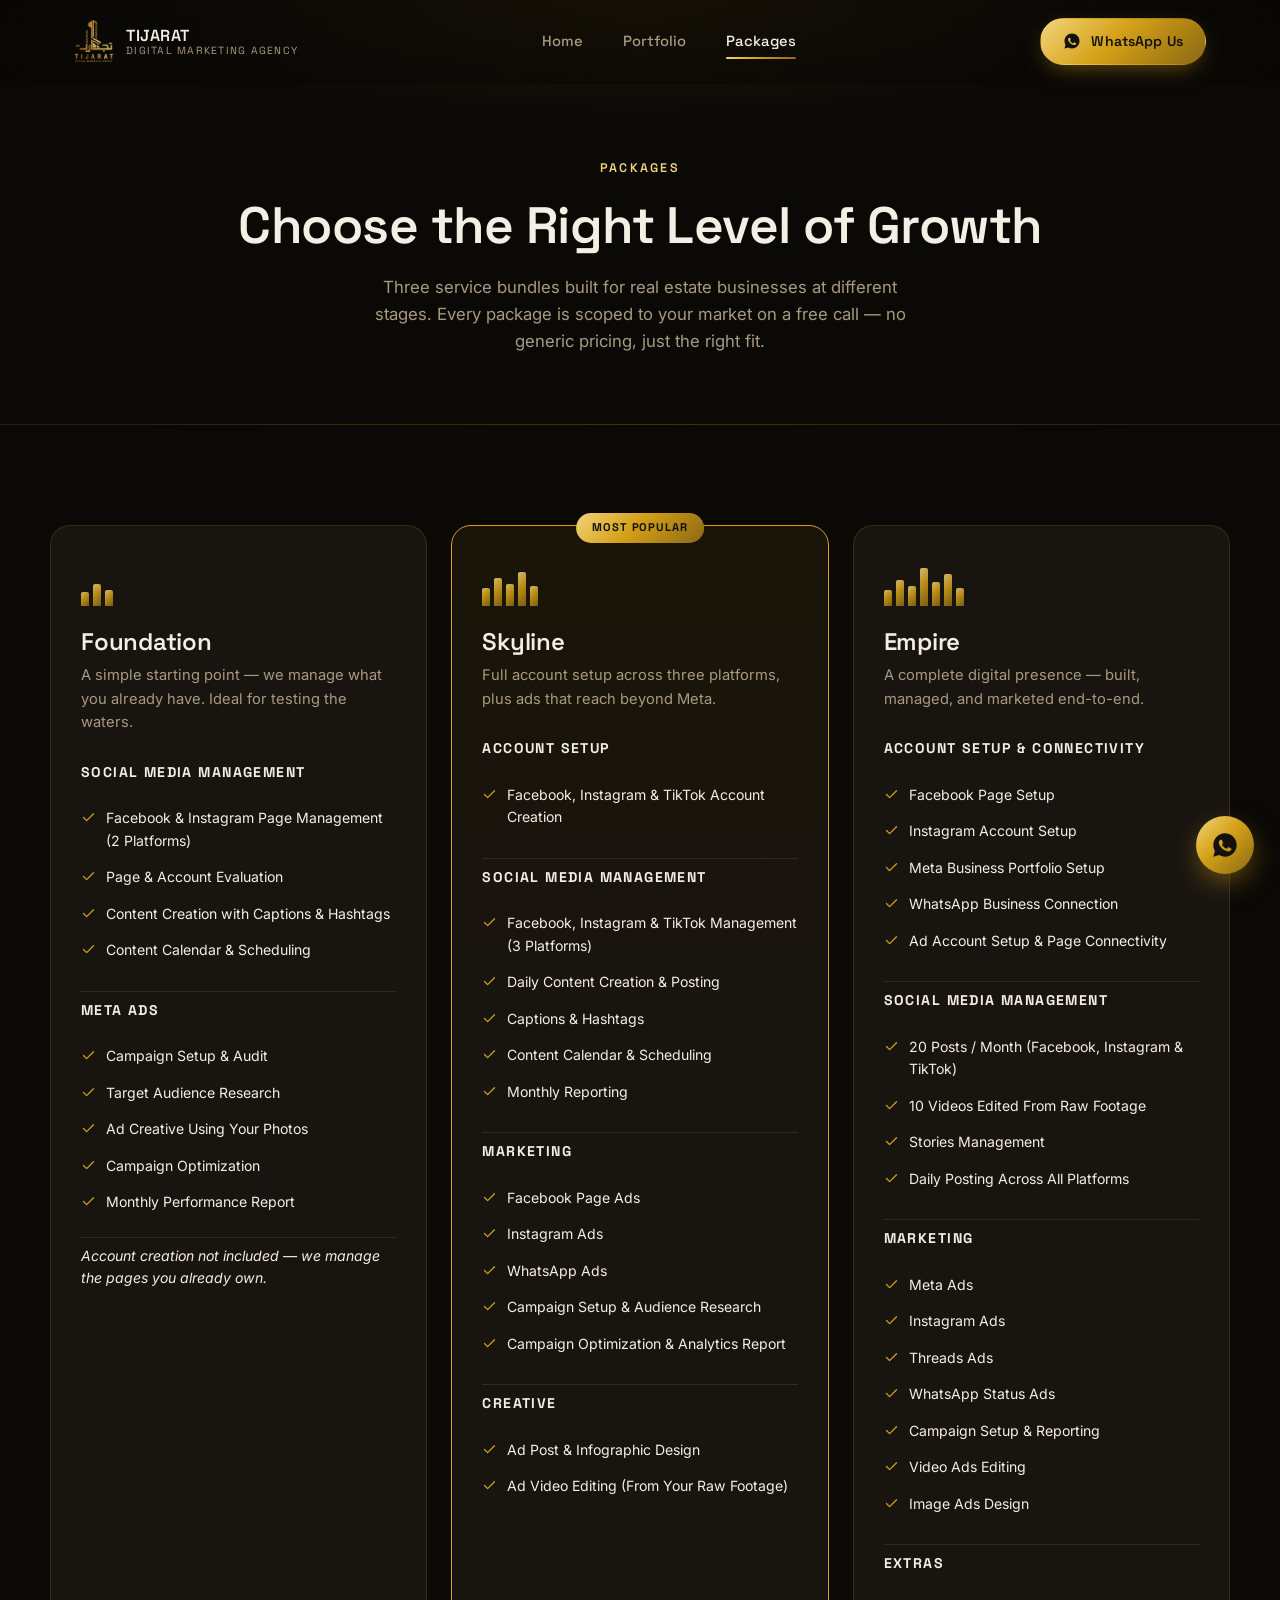
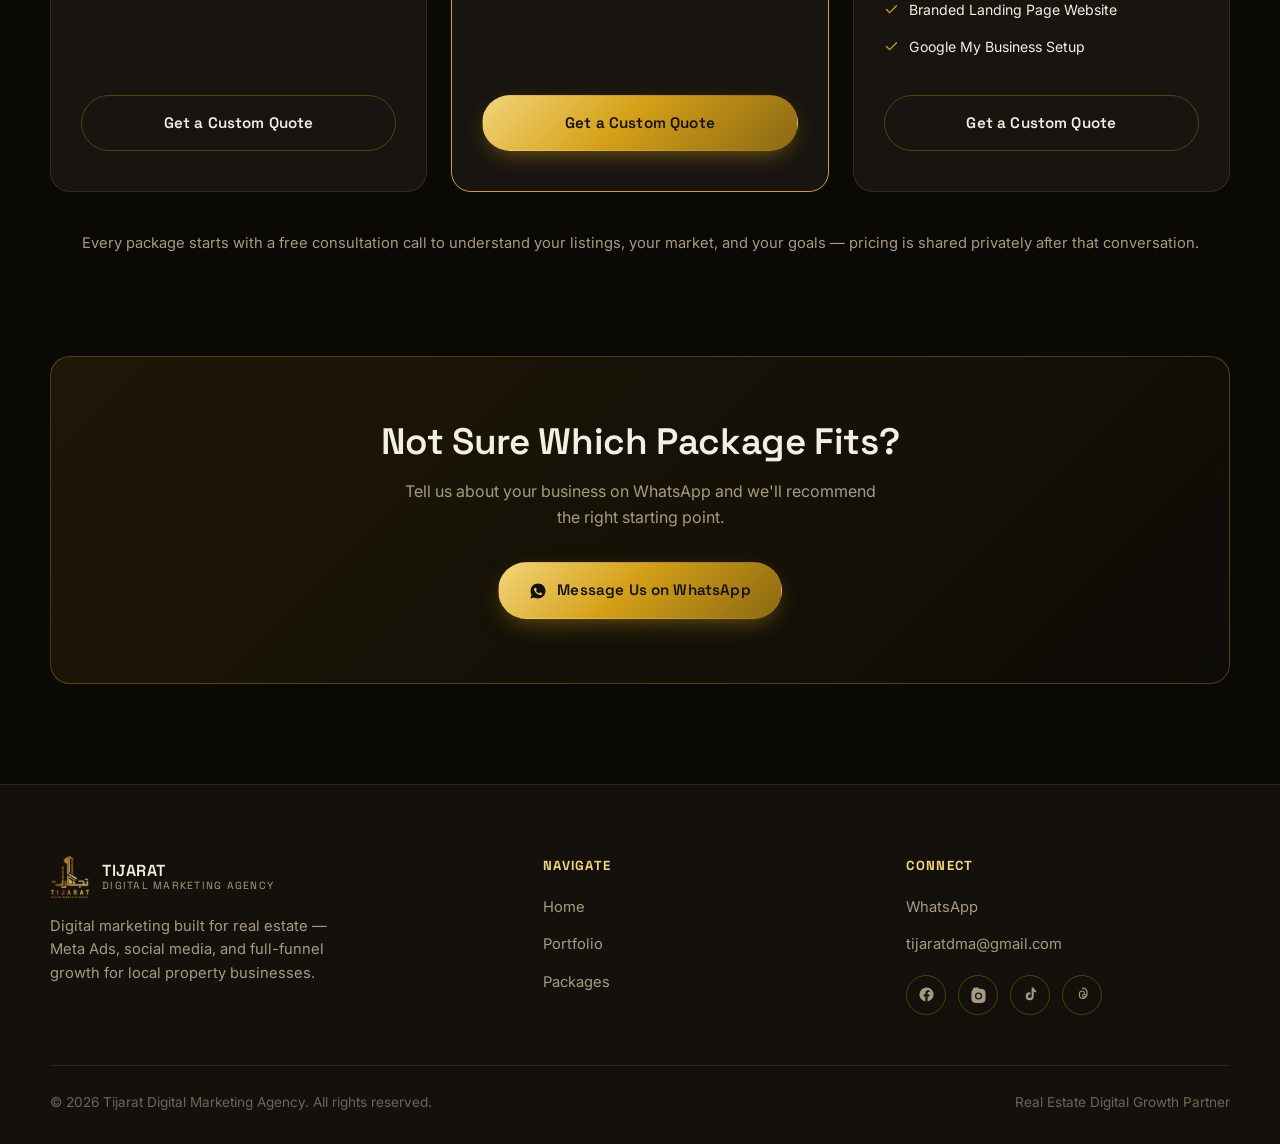
==== commit 4df09a2e: "Add files via upload" ====
--- a/packages.html
+++ b/packages.html
@@ -95,7 +95,6 @@
           <li><svg viewBox="0 0 24 24" fill="none" stroke-linecap="round" stroke-linejoin="round" stroke-width="2"><polyline points="20 6 9 17 4 12"/></svg> Daily Content Creation &amp; Posting</li>
           <li><svg viewBox="0 0 24 24" fill="none" stroke-linecap="round" stroke-linejoin="round" stroke-width="2"><polyline points="20 6 9 17 4 12"/></svg> Captions &amp; Hashtags</li>
           <li><svg viewBox="0 0 24 24" fill="none" stroke-linecap="round" stroke-linejoin="round" stroke-width="2"><polyline points="20 6 9 17 4 12"/></svg> Content Calendar &amp; Scheduling</li>
-          <li><svg viewBox="0 0 24 24" fill="none" stroke-linecap="round" stroke-linejoin="round" stroke-width="2"><polyline points="20 6 9 17 4 12"/></svg> Follower Engagement</li>
           <li><svg viewBox="0 0 24 24" fill="none" stroke-linecap="round" stroke-linejoin="round" stroke-width="2"><polyline points="20 6 9 17 4 12"/></svg> Monthly Reporting</li>
           <li class="package-group-title">Marketing</li>
           <li><svg viewBox="0 0 24 24" fill="none" stroke-linecap="round" stroke-linejoin="round" stroke-width="2"><polyline points="20 6 9 17 4 12"/></svg> Facebook Page Ads</li>
